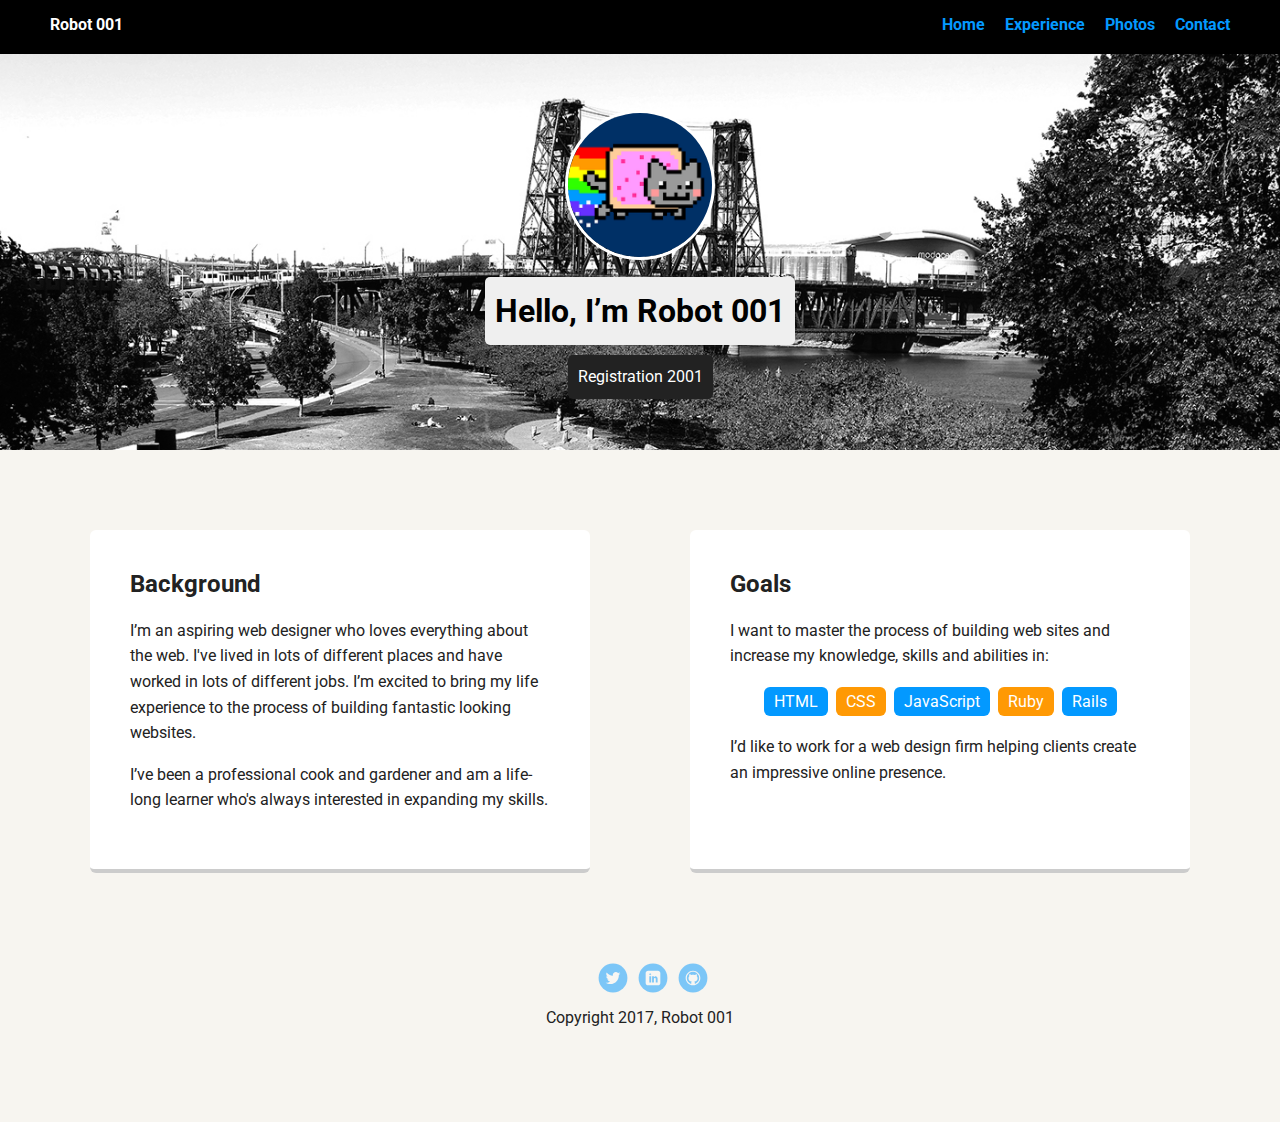
==== index.html @ 3b415f04 "Jane who?" ====
<!doctype html>
<html lang="en">
<head>
  <meta charset="utf-8">
  <title>Robot 001's Profile</title>
  <meta name="viewport" content="width=device-width, initial-scale=1.0">
  <link rel="stylesheet" href="styles.css">
  <link href="https://fonts.googleapis.com/css?family=Muli%7CRoboto:400,300,500,700,900" rel="stylesheet"></head>
  <body>

    <div class="main-nav">
        <ul class="nav">
          <li class="name">Robot 001</li>
          <li><a href="#">Home</a></li>
          <li><a href="#">Experience</a></li>
          <li><a href="#">Photos</a></li>
          <li><a href="#">Contact</a></li>
        </ul>
    </div>

    <header>
      <img src="images/me.png" alt="Drawing of Robot 001" class="profile-image">
      <h1 class="tag name">Hello, I’m Robot 001</h1>
      <p class="tag location">Registration 2001</p>
    </header>

    <main class="flex">
      <div class="card">
        <h2>Background</h2>
        <p>I’m an aspiring web designer who loves everything about the web. I've lived in lots of different places and have worked in lots of different jobs. I’m excited to bring my life experience to the process of building fantastic looking websites.</p>
        <p>I’ve been a professional cook and gardener and am a life-long learner who's always interested in expanding my skills.</p>
      </div> 

      <div class="card">
        <h2>Goals</h2>
        <p>I want to master the process of building web sites and increase my knowledge, skills and abilities in:</p>
        <ul class="skills">
          <li>HTML</li>
          <li>CSS</li>
          <li>JavaScript</li>
          <li>Ruby</li>
          <li>Rails</li>
        </ul>
        <p>I’d like to work for a web design firm helping clients create an impressive online presence.</p>
      </div> 

    </main>
    <footer>
      <ul>
        <li><a href="#" class="social twitter">Twitter</a></li>
        <li><a href="#" class="social linkedin">LinkedIn</a></li>
        <li><a href="#" class="social github">Github</a></li>
      </ul>
      <p class="copyright">Copyright 2017, Robot 001</p>
    </footer>
  </body>
  </html>
---- styles.css ----
/* Global Layout Set-up */
* { 
  box-sizing: border-box;
}
  
body {
  margin: 0;
  padding: 0;
  text-align: center;
  font-family: 'Roboto', sans-serif;
  color: #222;
  background: #f7f5f0;
}
/* Link Styles */

a {
  text-decoration: none;
  color: #0499ff;
}
a:hover {
  color: #6633ff;
}

/* Section Styles */

.main-nav {
  width: 100%;
  background: black;
  min-height: 30px;
  padding: 10px;
  position: fixed;
  text-align: center;
}
.nav {
  display: flex;
  justify-content: space-around;
  font-weight: 700;
  list-style-type: none;
  margin: 0 auto;
  padding: 0;
}
.nav .name {
  display: none;
}
.nav li {
  padding: 5px 10px 10px 10px;
}
.nav a {
  transition: all .5s;
}
.nav a:hover {
  color: white
}

header {
  text-align: center;
  background: url('images/portland.jpg') no-repeat top center ;
  background-size: cover;
  overflow: hidden;
  padding-top: 60px;
}
header {
  line-height: 1.5;
}
header .profile-image {
  margin-top: 50px;
  width: 150px;
  height: 150px;
  border-radius: 50%;
  border: 3px solid white;
  transition: all .5s;
}
header .profile-image:hover {
  transform: scale(1.2) rotate(360deg);
}
.tag {
  background-color: #efefef;
  color: black;
  padding: 10px;
  border-radius: 5px;
  display: table;
  margin: 10px auto;
} 
.location {
  background-color: #222;
  color: white;
}
.card {
  margin: 30px;
  padding: 20px 40px 40px;
  max-width: 500px;
  text-align: left;
  background: #fff;
  border-bottom: 4px solid #ccc;
  border-radius: 6px;
}
.card:hover {
  border-color: #ff99ff;
}

ul.skills {
  padding: 0;
  text-align: center;
}

.skills li {
  border-radius: 6px;
  display: inline-block;
  background: #ff9904;
  color: white;
  padding: 5px 10px;
  margin: 2px;
}

.skills li:nth-child(odd) {
  background: #0399ff;
}

footer {
  width: 100%;
  min-height: 30px;
  padding: 20px 0 40px 20px;
}

footer .copyright {
  top: -8px;
  margin-right: 20px;
  font-size: .75em;
}

footer ul {
  list-style-type: none;
  margin: 0;
  padding: 0;
}

footer ul li {
  display: inline-block;
}

a.social {
  display: inline-block;
  text-indent: -9999px;
  margin-left: 5px;
  width: 30px;
  height: 30px;
  background-size: 30px 30px;
  opacity: .5;
  transition: all .25s;
}
a.twitter {
  background-image: url(images/twitter.svg);
}
a.linkedin {
  background-image: url(images/linkedin.svg);
}
a.github {
  background-image: url(images/github.svg);
}
a.social:hover {
  opacity: 1;
}
.clearfix {
  clear: both;
}

/* Styles for larger screens */
@media screen and (min-width: 720px) {
  
  .flex {
      display: flex;
      max-width: 1200px;
      justify-content: space-around;
      margin: 0 auto;
  }

  header {
    min-height: 450px;
  }

  .nav {
    max-width: 1200px;
  }

  .nav .name {
    display: block;
    margin-right: auto;
    color: white;
  }

  main {
    padding-top: 50px;
  }

  main p {
    line-height: 1.6em;
  }

  footer {
    font-size: 1.3em;
    max-width: 1200px;
    margin: 40px auto;
  }

}
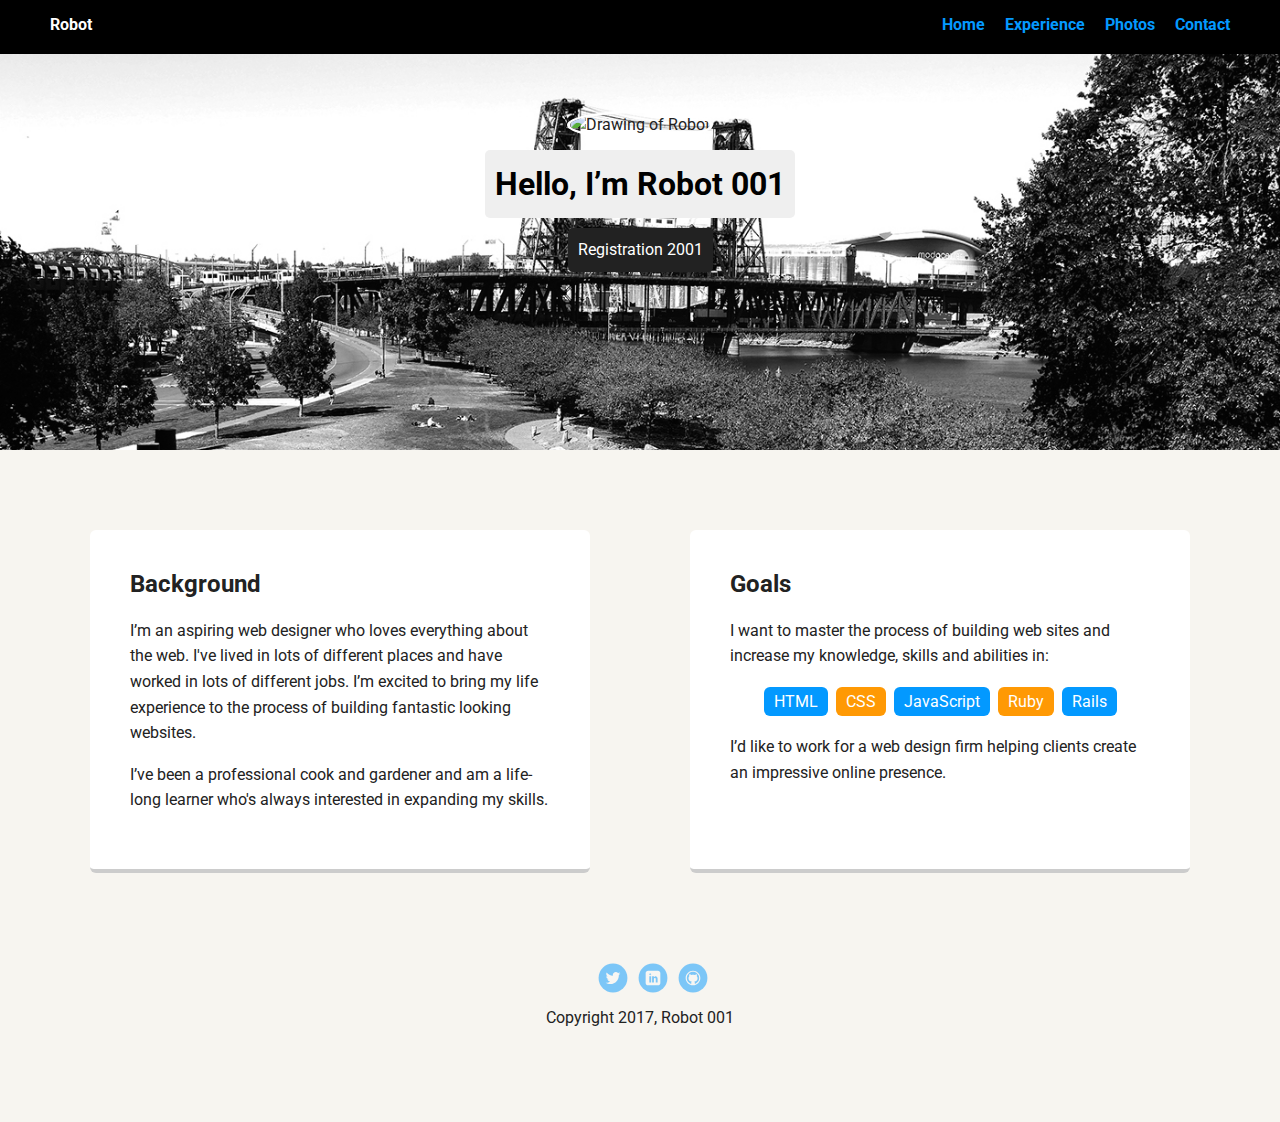
==== commit c89dbbbb: "Changed the image & Self closing tag" ====
--- a/index.html
+++ b/index.html
@@ -10,7 +10,7 @@
 
     <div class="main-nav">
         <ul class="nav">
-          <li class="name">Robot 001</li>
+          <li class="name">Robot</li>
           <li><a href="#">Home</a></li>
           <li><a href="#">Experience</a></li>
           <li><a href="#">Photos</a></li>
@@ -19,7 +19,7 @@
     </div>
 
     <header>
-      <img src="images/me.png" alt="Drawing of Robot 001" class="profile-image">
+      <img src="https://placeimg.com/640/480/any" alt="Drawing of Robot" class="profile-image">
       <h1 class="tag name">Hello, I’m Robot 001</h1>
       <p class="tag location">Registration 2001</p>
     </header>
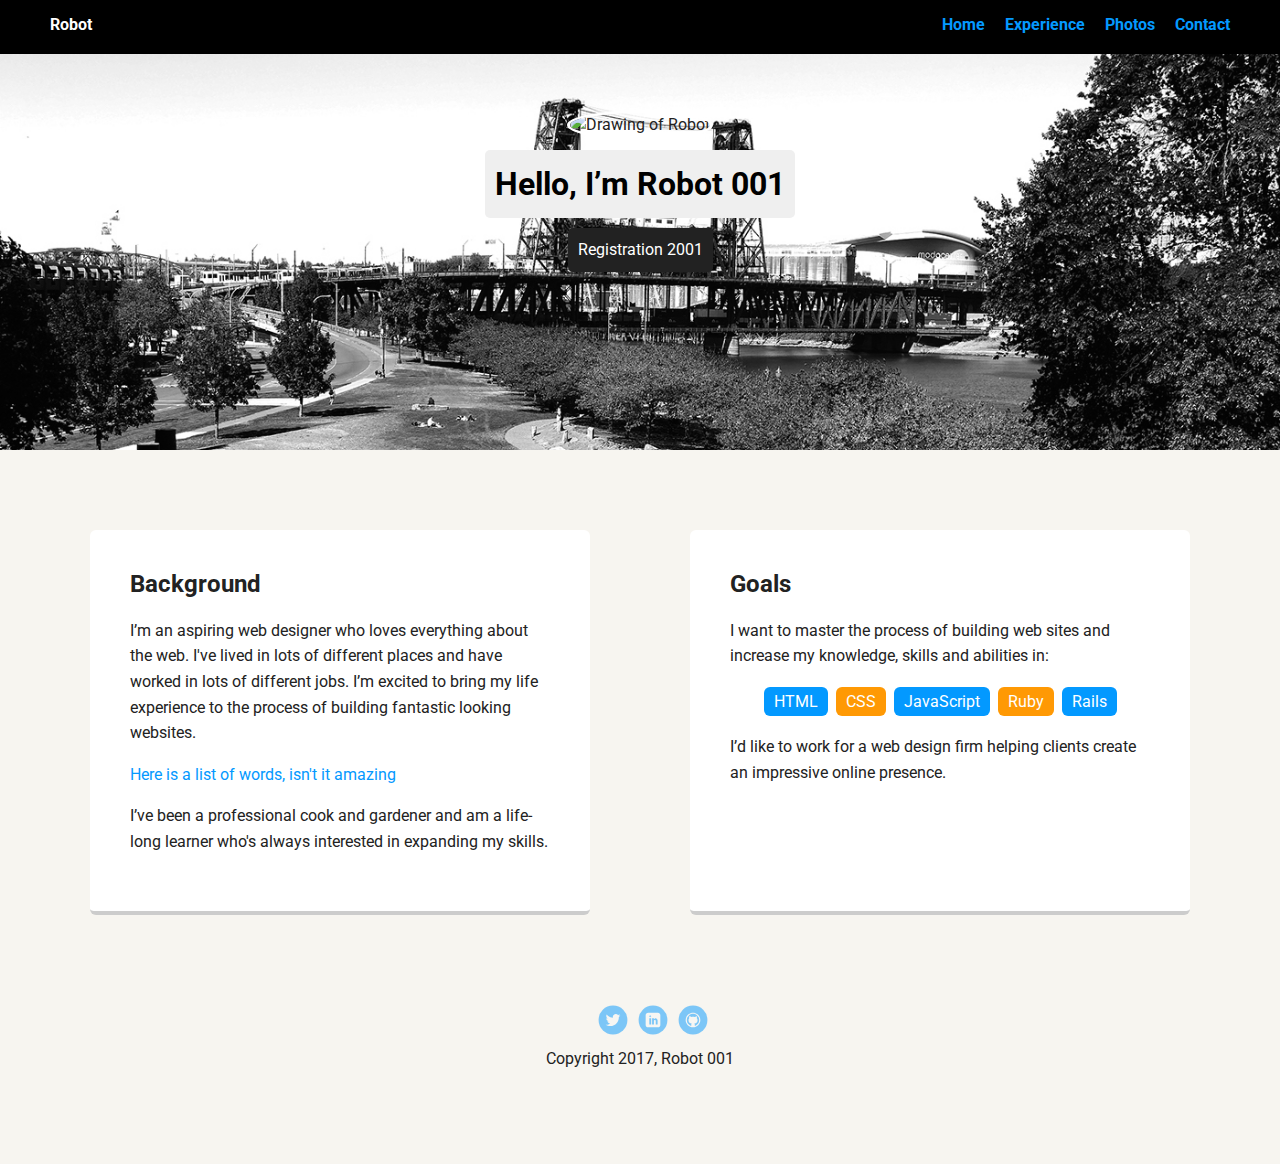
==== commit a176f447: "<a> <a> <a>" ====
--- a/index.html
+++ b/index.html
@@ -28,7 +28,10 @@
       <div class="card">
         <h2>Background</h2>
         <p>I’m an aspiring web designer who loves everything about the web. I've lived in lots of different places and have worked in lots of different jobs. I’m excited to bring my life experience to the process of building fantastic looking websites.</p>
+        <a href="#top"><p> Here is a list of words, isn't it amazing</p></a>
+
         <p>I’ve been a professional cook and gardener and am a life-long learner who's always interested in expanding my skills.</p>
+
       </div> 
 
       <div class="card">
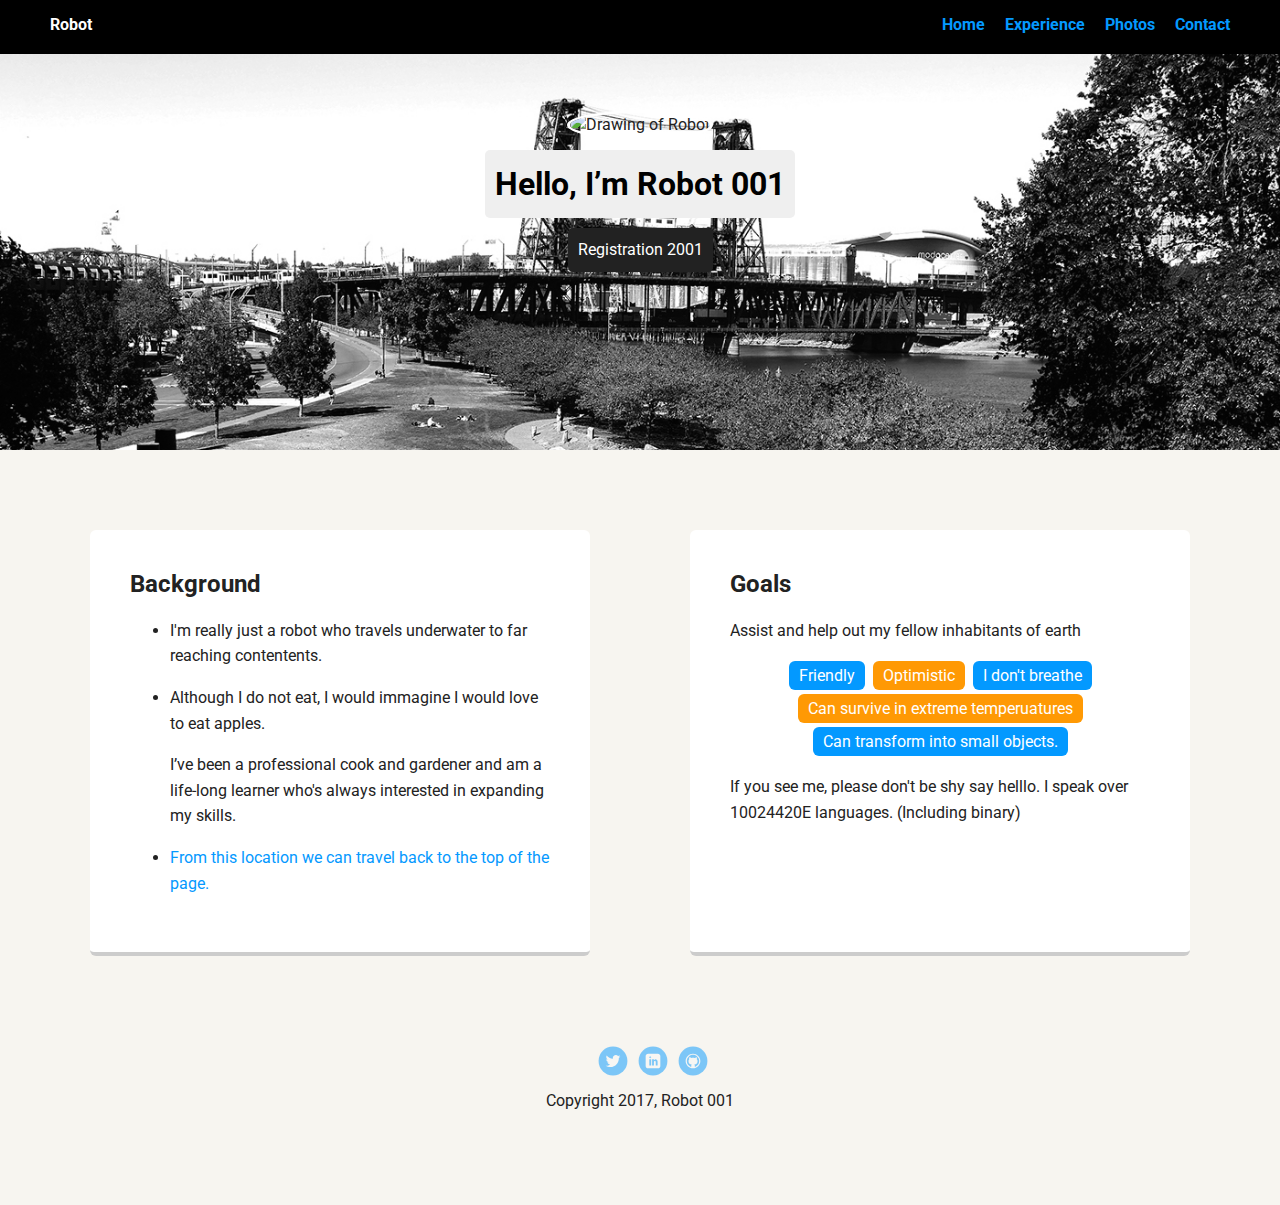
==== commit 96696f86: "Added new UL and LI to the site" ====
--- a/index.html
+++ b/index.html
@@ -27,24 +27,28 @@
     <main class="flex">
       <div class="card">
         <h2>Background</h2>
-        <p>I’m an aspiring web designer who loves everything about the web. I've lived in lots of different places and have worked in lots of different jobs. I’m excited to bring my life experience to the process of building fantastic looking websites.</p>
-        <a href="#top"><p> Here is a list of words, isn't it amazing</p></a>
+        <ul>
+           <li> <p>I'm really just a robot who travels underwater to far reaching contentents.</p> </li>
+           <li> <p>Although I do not eat, I would immagine I would love to eat apples.</p> </li>
+           </li><p>I’ve been a professional cook and gardener and am a life-long learner who's always interested in expanding my skills.</p> </li>
+           <li><a href="#top"><p> From this location we can travel back to the top of the page.</p></a></li>
 
-        <p>I’ve been a professional cook and gardener and am a life-long learner who's always interested in expanding my skills.</p>
+        </ul>
+      
 
       </div> 
 
       <div class="card">
         <h2>Goals</h2>
-        <p>I want to master the process of building web sites and increase my knowledge, skills and abilities in:</p>
+        <p>Assist and help out my fellow inhabitants of earth </p>
         <ul class="skills">
-          <li>HTML</li>
-          <li>CSS</li>
-          <li>JavaScript</li>
-          <li>Ruby</li>
-          <li>Rails</li>
+          <li>Friendly</li>
+          <li>Optimistic</li>
+          <li>I don't breathe</li>
+          <li>Can survive in extreme temperuatures</li>
+          <li>Can transform into small objects.</li>
         </ul>
-        <p>I’d like to work for a web design firm helping clients create an impressive online presence.</p>
+        <p>If you see me, please don't be shy say helllo. I speak over 10024420E languages. (Including binary)</p>
       </div> 
 
     </main>
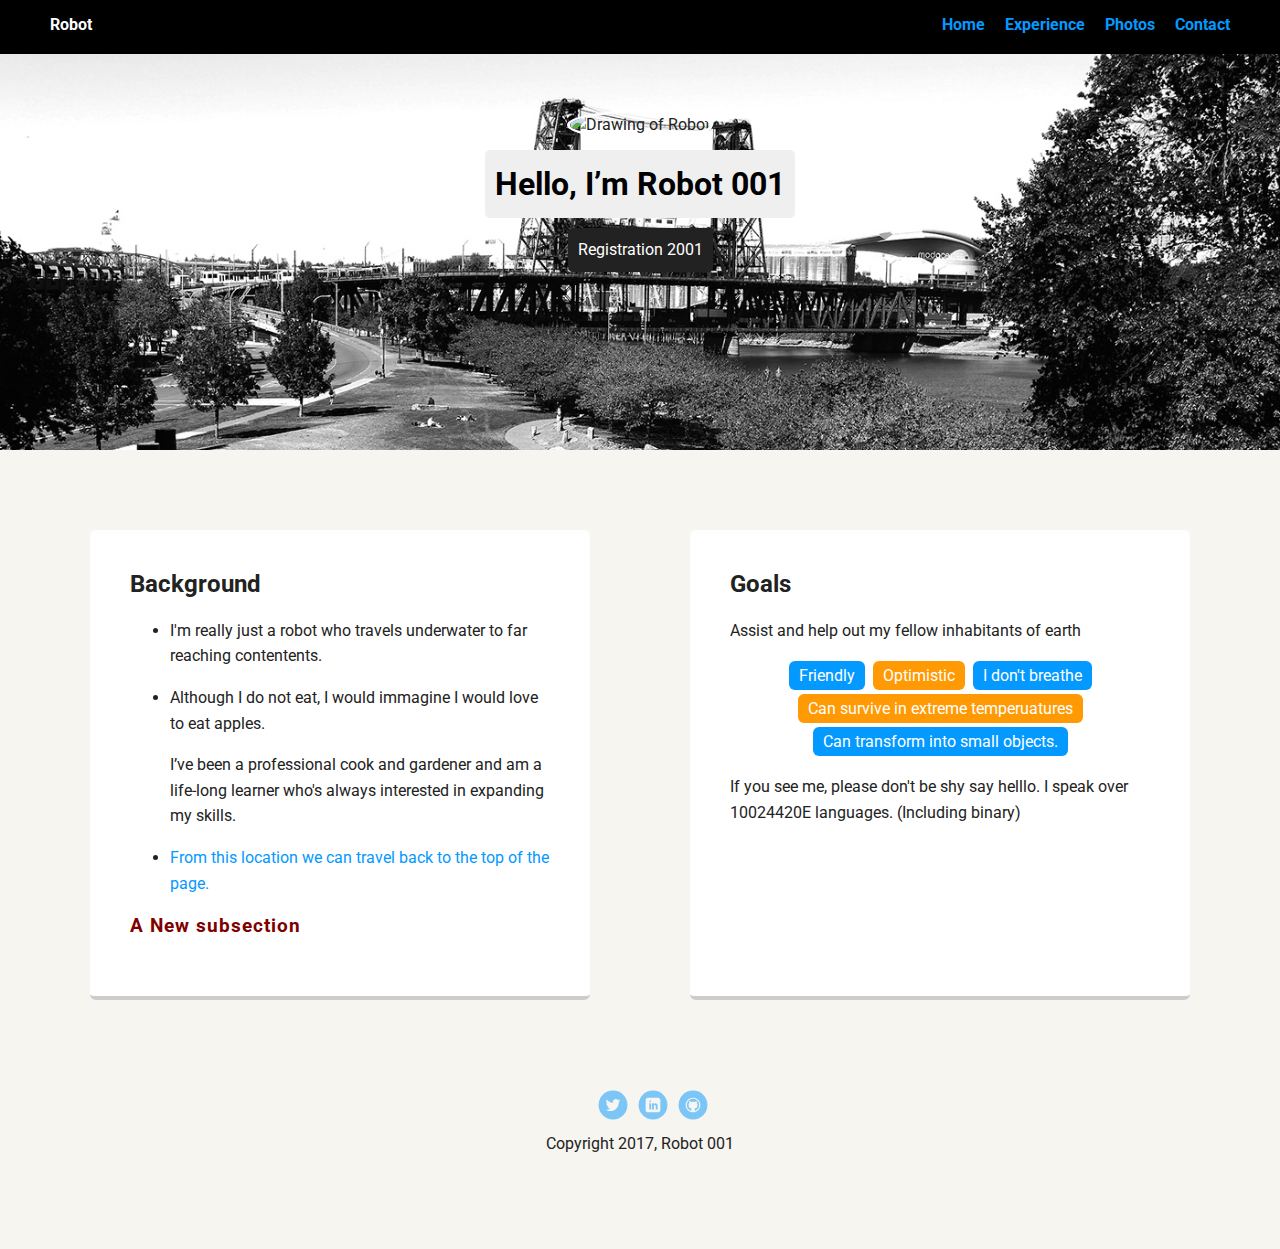
==== commit 7a862619: "Creating  an H3 Tag & letter spacing" ====
--- a/index.html
+++ b/index.html
@@ -34,6 +34,8 @@
            <li><a href="#top"><p> From this location we can travel back to the top of the page.</p></a></li>
 
         </ul>
+
+        <h3>A New subsection</h3>
       
 
       </div> 
--- a/styles.css
+++ b/styles.css
@@ -204,3 +204,8 @@
 
 }
 
+h3{
+color:maroon;
+letter-spacing:1px ;
+
+}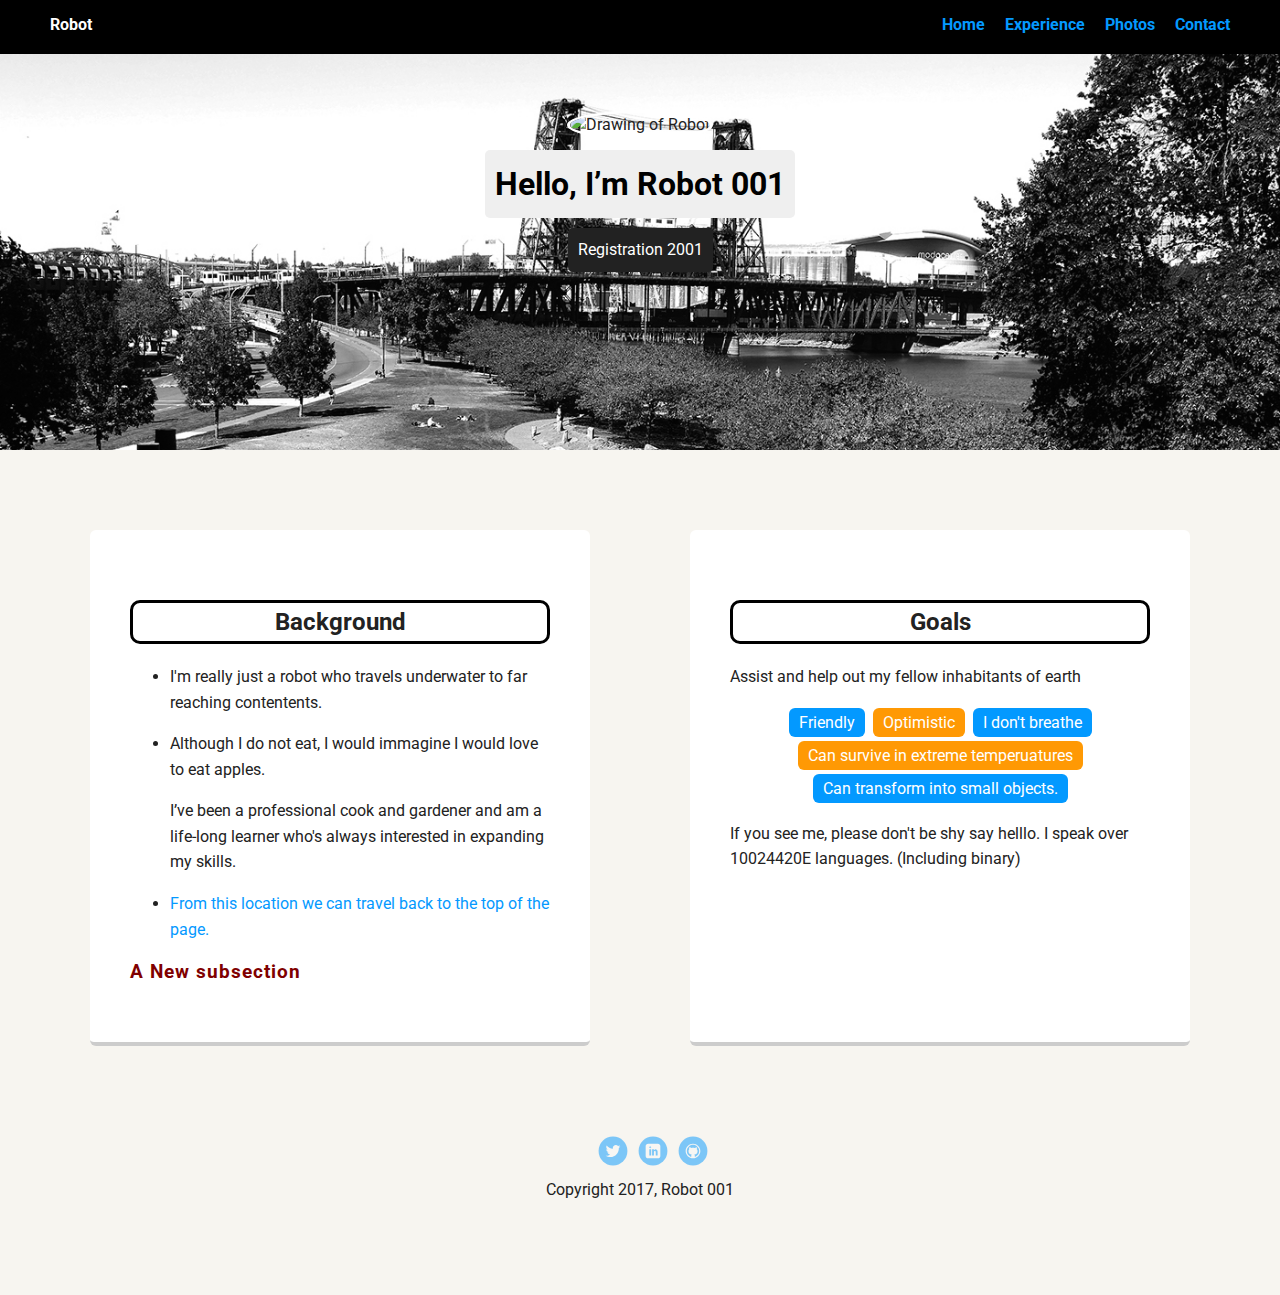
==== commit bb0bed87: "Stylin profilin!" ====
--- a/index.html
+++ b/index.html
@@ -26,7 +26,7 @@
 
     <main class="flex">
       <div class="card">
-        <h2>Background</h2>
+        <h2 class="card-title">Background</h2>
         <ul>
            <li> <p>I'm really just a robot who travels underwater to far reaching contentents.</p> </li>
            <li> <p>Although I do not eat, I would immagine I would love to eat apples.</p> </li>
@@ -41,7 +41,7 @@
       </div> 
 
       <div class="card">
-        <h2>Goals</h2>
+        <h2 class="card-title">Goals</h2>
         <p>Assist and help out my fellow inhabitants of earth </p>
         <ul class="skills">
           <li>Friendly</li>
--- a/styles.css
+++ b/styles.css
@@ -208,4 +208,13 @@
 color:maroon;
 letter-spacing:1px ;
 
+}
+
+.card-title{
+
+  text-align:center;
+  border:solid black 3px;
+  border-radius:10px;
+  padding:5px;
+  margin-top:50px;
 }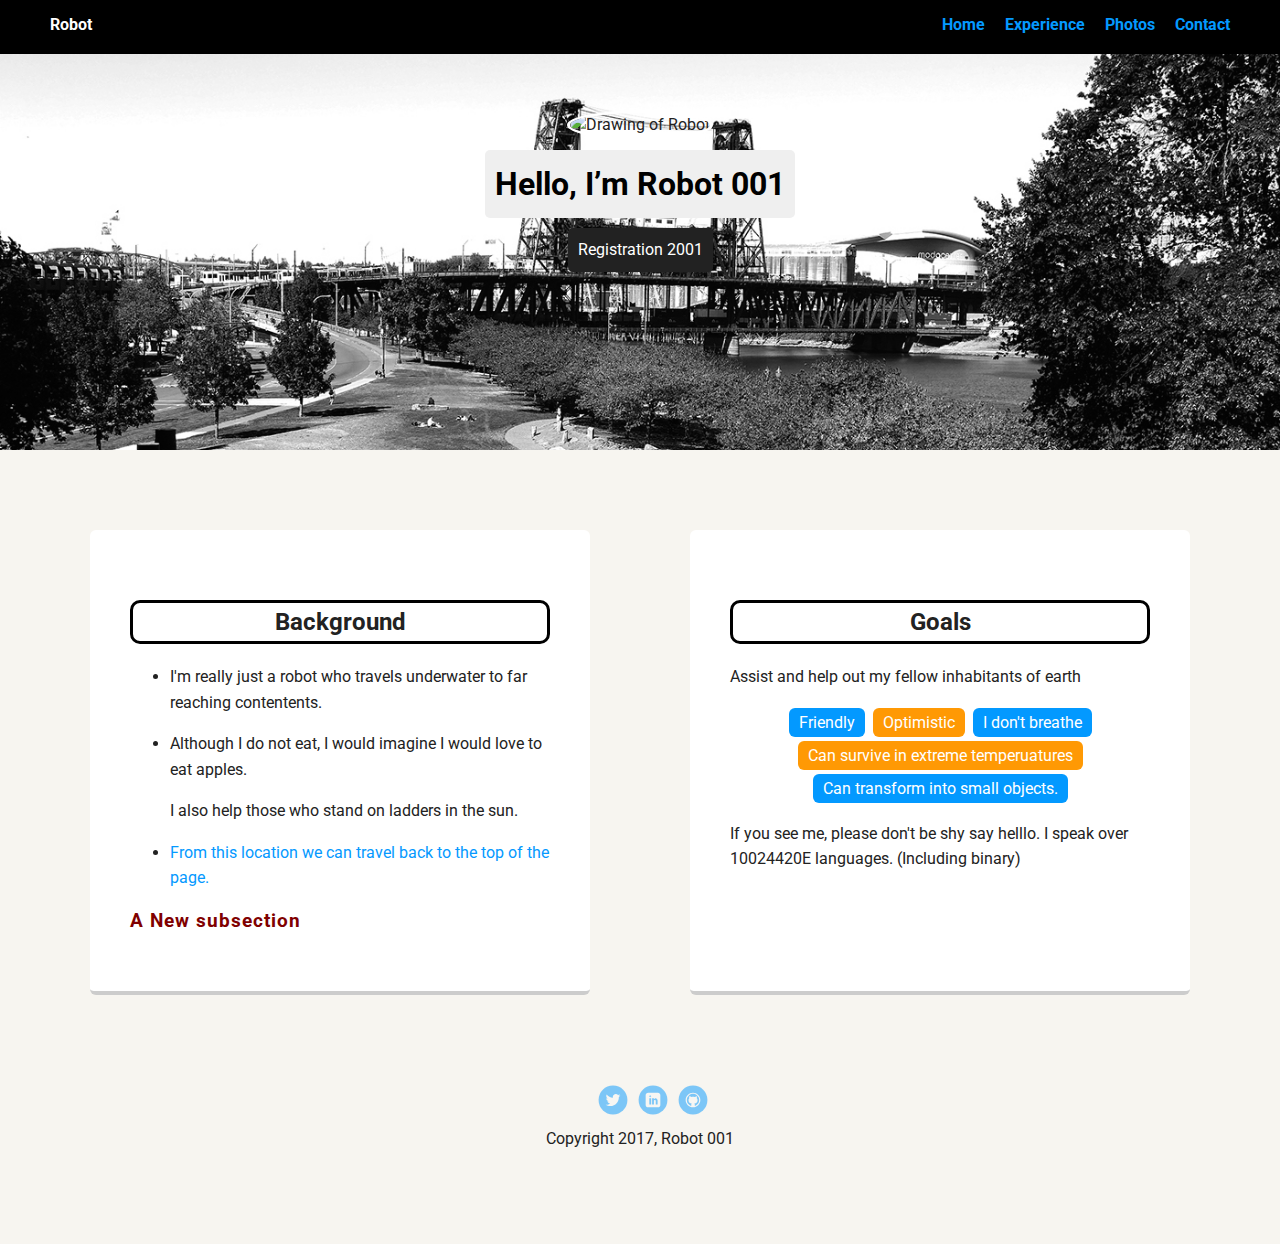
==== commit c5be3add: "desc aded on resume" ====
--- a/index.html
+++ b/index.html
@@ -29,8 +29,8 @@
         <h2 class="card-title">Background</h2>
         <ul>
            <li> <p>I'm really just a robot who travels underwater to far reaching contentents.</p> </li>
-           <li> <p>Although I do not eat, I would immagine I would love to eat apples.</p> </li>
-           </li><p>I’ve been a professional cook and gardener and am a life-long learner who's always interested in expanding my skills.</p> </li>
+           <li> <p>Although I do not eat, I would imagine I would love to eat apples.</p> </li>
+           </li><p>I also help those who stand on ladders in the sun.</p> </li>
            <li><a href="#top"><p> From this location we can travel back to the top of the page.</p></a></li>
 
         </ul>
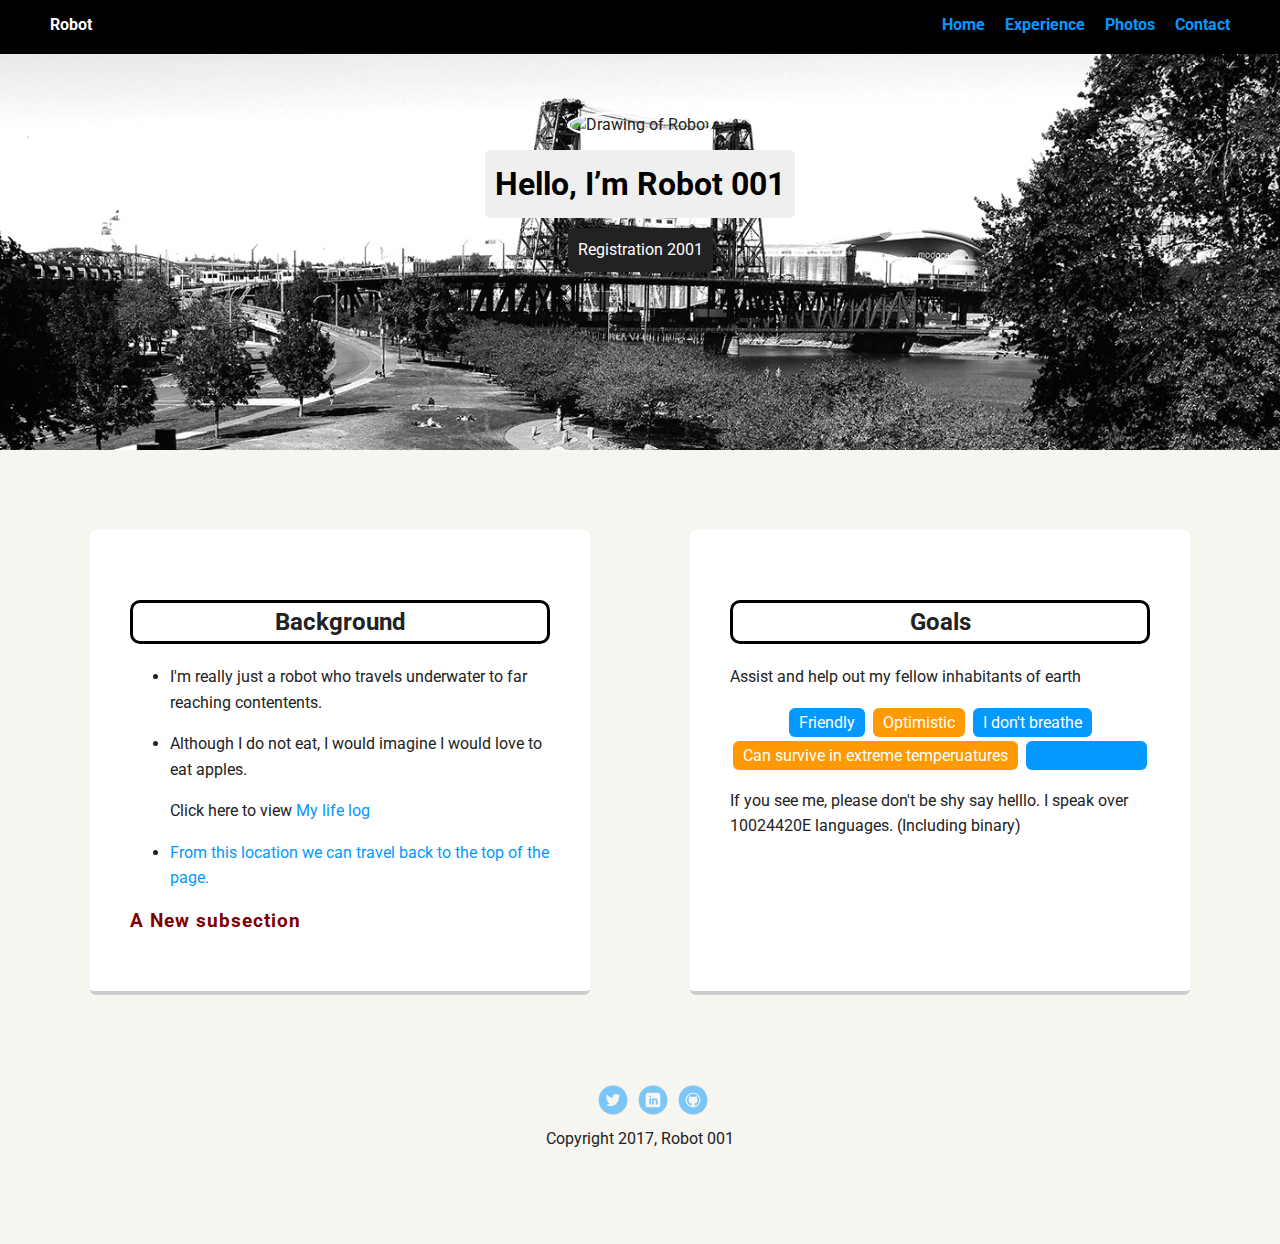
==== commit 678284f6: "Created links to pages" ====
--- a/index.html
+++ b/index.html
@@ -12,7 +12,7 @@
         <ul class="nav">
           <li class="name">Robot</li>
           <li><a href="#">Home</a></li>
-          <li><a href="#">Experience</a></li>
+          <li><a href="resume.html">Experience</a></li>
           <li><a href="#">Photos</a></li>
           <li><a href="#">Contact</a></li>
         </ul>
@@ -30,7 +30,7 @@
         <ul>
            <li> <p>I'm really just a robot who travels underwater to far reaching contentents.</p> </li>
            <li> <p>Although I do not eat, I would imagine I would love to eat apples.</p> </li>
-           </li><p>I also help those who stand on ladders in the sun.</p> </li>
+           </li><p>Click here to view <a href="resume.html">My life log</a> </p> </li>
            <li><a href="#top"><p> From this location we can travel back to the top of the page.</p></a></li>
 
         </ul>
@@ -48,7 +48,7 @@
           <li>Optimistic</li>
           <li>I don't breathe</li>
           <li>Can survive in extreme temperuatures</li>
-          <li>Can transform into small objects.</li>
+          <li> <a href="resume.html">My experience</a></li>
         </ul>
         <p>If you see me, please don't be shy say helllo. I speak over 10024420E languages. (Including binary)</p>
       </div> 
